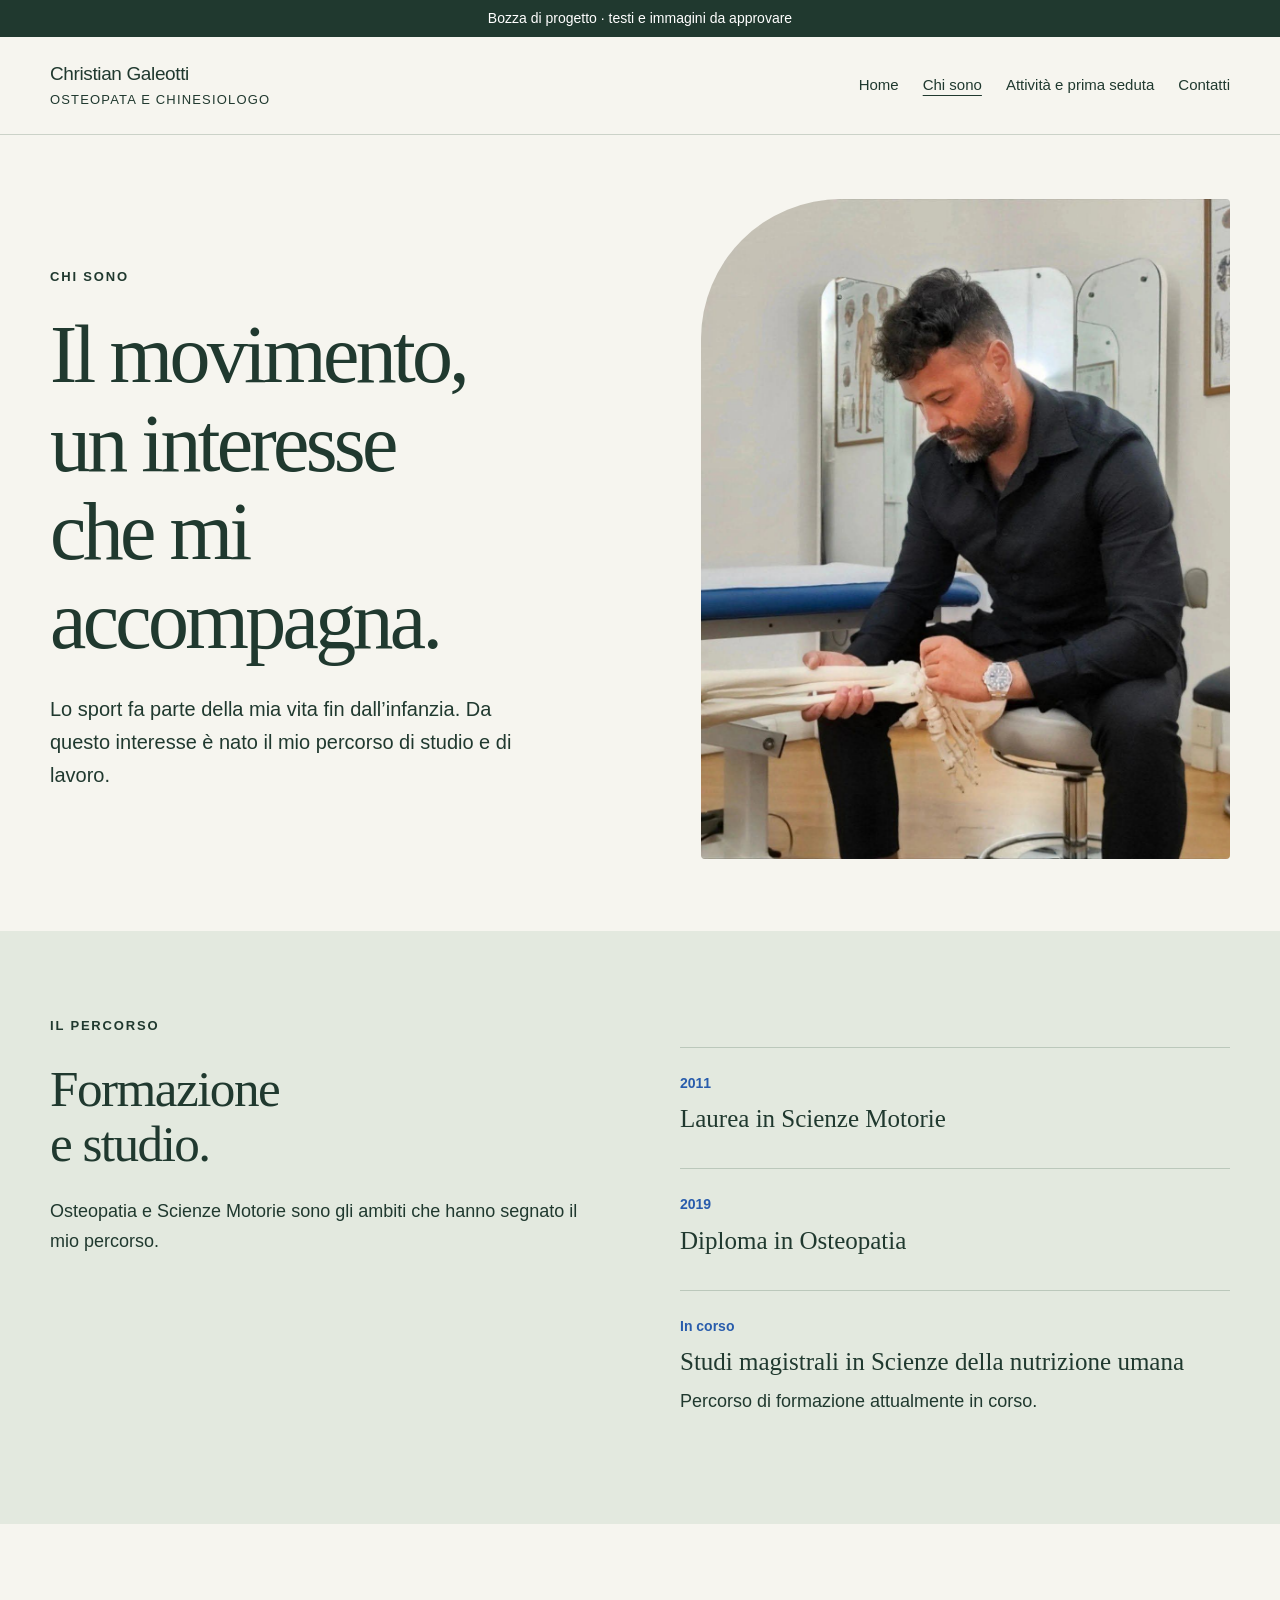
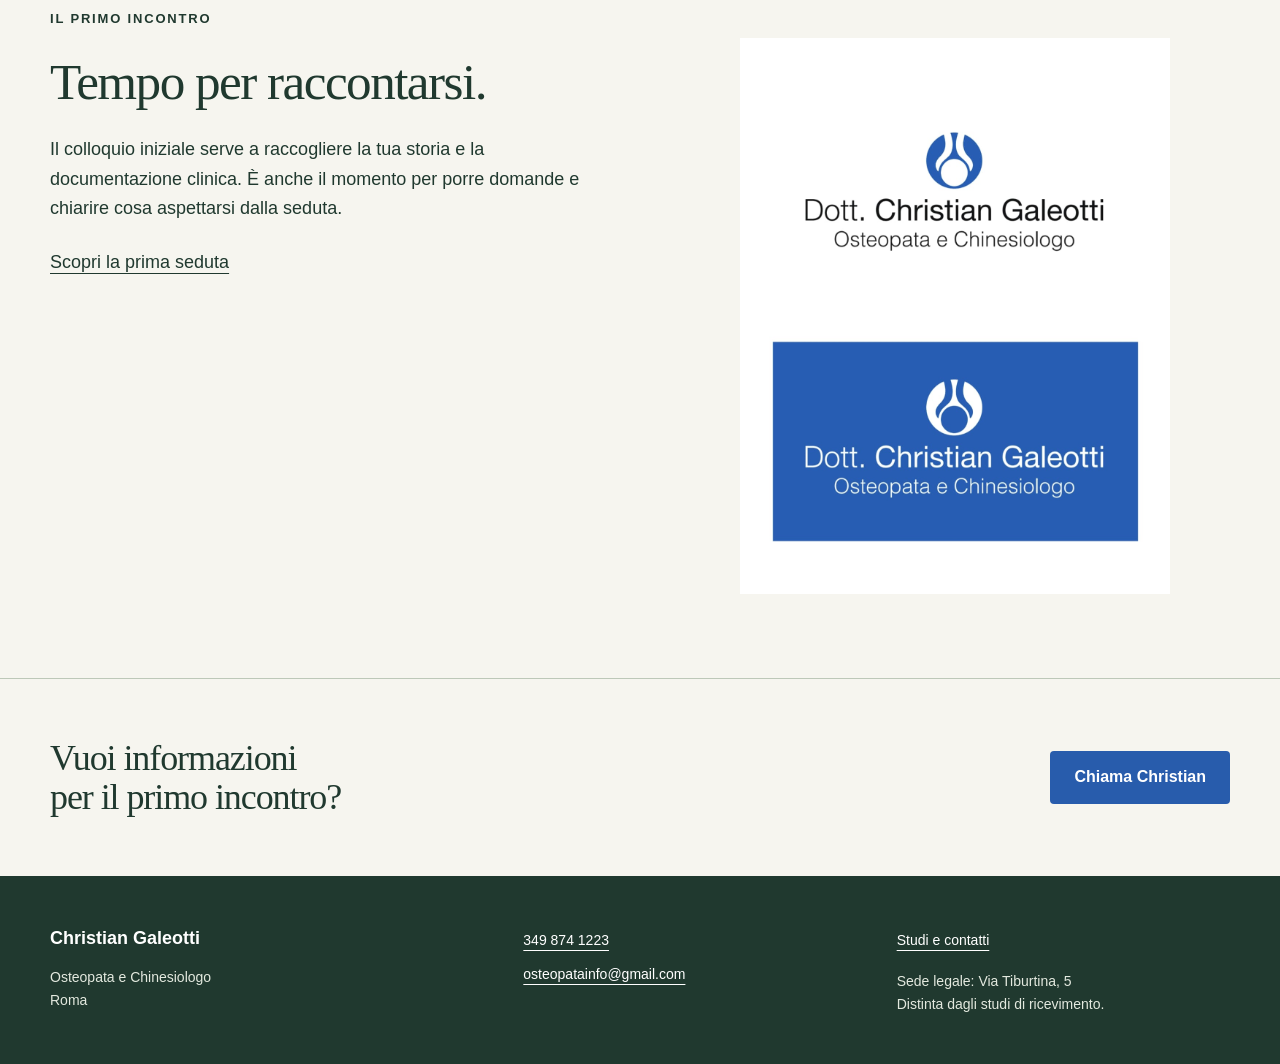
==== chi-sono.html @ 30b922bd "Add files via upload" ====
<!doctype html><html lang="it"><head><meta charset="utf-8"><meta name="viewport" content="width=device-width,initial-scale=1"><meta name="robots" content="noindex,nofollow"><title>Chi sono | Christian Galeotti</title><meta name="description" content="Il percorso di Christian Galeotti tra Scienze Motorie e Osteopatia."><link rel="stylesheet" href="assets/style.css"><link rel="icon" href="assets/favicon.svg" type="image/svg+xml"></head><body><a class="skip" href="#contenuto">Vai al contenuto</a><div class="notice">Bozza di progetto · testi e immagini da approvare</div><header><div class="wrap"><a class="brand" href="index.html">Christian Galeotti<small>OSTEOPATA E CHINESIOLOGO</small></a><nav aria-label="Navigazione principale"><a href="index.html">Home</a><a href="chi-sono.html" aria-current="page">Chi sono</a><a href="prima-seduta.html">Attività e prima seduta</a><a href="contatti.html">Contatti</a></nav></div></header><main id="contenuto"><section class="wrap hero"><div><p class="eyebrow">Chi sono</p><h1>Il movimento,<br>un interesse<br>che mi accompagna.</h1><p class="lead">Lo sport fa parte della mia vita fin dall’infanzia. Da questo interesse è nato il mio percorso di studio e di lavoro.</p></div><img class="portrait" src="assets/christian-studio.jpg" width="1440" height="1440" alt="Christian Galeotti in studio con un modello anatomico"></section><section class="band"><div class="wrap section split"><div><p class="eyebrow">Il percorso</p><h2>Formazione<br>e studio.</h2><p style="margin-top:24px">Osteopatia e Scienze Motorie sono gli ambiti che hanno segnato il mio percorso.</p></div><div class="timeline"><article><p class="year">2011</p><h3>Laurea in Scienze Motorie</h3></article><article><p class="year">2019</p><h3>Diploma in Osteopatia</h3></article><article><p class="year">In corso</p><h3>Studi magistrali in Scienze della nutrizione umana</h3><p>Percorso di formazione attualmente in corso.</p></article></div></div></section><section class="wrap section split"><div><p class="eyebrow">Il primo incontro</p><h2>Tempo per raccontarsi.</h2><p>Il colloquio iniziale serve a raccogliere la tua storia e la documentazione clinica. È anche il momento per porre domande e chiarire cosa aspettarsi dalla seduta.</p><a class="textlink" href="prima-seduta.html">Scopri la prima seduta</a></div><img class="logo-sheet" src="assets/logo-originale.jpg" loading="lazy" alt="Marchio fornito: Dott. Christian Galeotti, Osteopata e Chinesiologo, nelle versioni blu e bianca"></section><section class="closing"><div class="wrap"><h2>Vuoi informazioni<br>per il primo incontro?</h2><a class="button" href="tel:+393498741223">Chiama Christian</a></div></section></main><footer><div class="wrap"><div><strong>Christian Galeotti</strong><p>Osteopata e Chinesiologo<br>Roma</p></div><div><a href="tel:+393498741223">349 874 1223</a><br><a class="email" href="mailto:osteopatainfo@gmail.com">osteopatainfo@gmail.com</a></div><div><a href="contatti.html">Studi e contatti</a><p>Sede legale: Via Tiburtina, 5<br>Distinta dagli studi di ricevimento.</p></div></div></footer></body></html>
---- assets/style.css ----
*{box-sizing:border-box}html{scroll-behavior:smooth}body{margin:0;background:#f6f5ef;color:#20392f;font:18px/1.65 Arial,sans-serif}a{color:inherit;text-underline-offset:5px}a:hover{color:#285cac}a:focus-visible,summary:focus-visible{outline:3px solid #285cac;outline-offset:5px}img{display:block;width:100%;height:auto}h1,h2,h3,p{margin:0}h1,h2,h3{font-family:Georgia,serif;font-weight:400;line-height:1.08}h1{font-size:clamp(42px,6.4vw,84px);letter-spacing:-.045em}h2{font-size:clamp(34px,4vw,52px);letter-spacing:-.03em}h3{font-size:28px}p+p{margin-top:18px}.wrap{max-width:1276px;padding:0 48px;margin:auto}.skip{position:absolute;left:12px;top:-80px;background:white;padding:12px;z-index:4}.skip:focus{top:8px}.notice{background:#20392f;color:#fff;text-align:center;font-size:14px;padding:7px 20px}header{border-bottom:1px solid #cbd2c8}header .wrap{display:flex;align-items:center;justify-content:space-between;gap:28px;padding-top:25px;padding-bottom:25px}.brand{text-decoration:none;font-size:19px;line-height:1.3;letter-spacing:-.02em}.brand small{display:block;font-size:13px;letter-spacing:.09em;margin-top:5px}nav{display:flex;align-items:center;gap:24px;font-size:15px}nav a{text-decoration:none;padding:8px 0}nav a[aria-current]{text-decoration:underline}.button{display:inline-flex;justify-content:center;align-items:center;min-height:48px;padding:13px 24px;border-radius:4px;background:#285cac;color:#fff;text-decoration:none;font-size:16px;font-weight:600}.button:hover{background:#1f498a;color:white}.eyebrow{text-transform:uppercase;letter-spacing:.14em;font-size:13px;font-weight:600;margin-bottom:24px}.hero{display:grid;grid-template-columns:1.1fr 1fr;gap:70px;align-items:center;padding-top:64px;padding-bottom:72px}.hero p.lead{font-size:20px;max-width:490px;margin-top:28px}.actions{display:flex;align-items:center;gap:24px;flex-wrap:wrap;margin-top:30px}.actions>a:not(.button){font-size:16px}.portrait{aspect-ratio:4/5;object-fit:cover;object-position:50% 45%;border-radius:140px 4px 4px 4px}.caption{font-size:13px;margin-top:12px}.band{background:#e3e9df}.section{padding-top:84px;padding-bottom:84px}.split{display:grid;grid-template-columns:1fr 1fr;gap:80px;align-items:start}.split p{max-width:560px}.split h2{margin-bottom:26px}.studio{aspect-ratio:4/3;object-fit:cover;border-radius:4px}.section-intro{display:flex;justify-content:space-between;align-items:end;gap:30px;margin-bottom:36px}.cards{display:grid;grid-template-columns:1fr 1fr;gap:24px}.card{padding:32px;border:1px solid #b5c2b3;border-radius:4px}.card h3{margin:12px 0 18px}.card .eyebrow{margin:0}.textlink{display:inline-block;margin-top:24px}.google{background:#20392f;color:#fff}.google a:hover{color:#dce7f9}.page-head{max-width:850px;padding-top:70px;padding-bottom:55px}.page-head p{margin-top:26px;max-width:700px}.timeline{margin-top:32px}.timeline article{padding:24px 0;border-top:1px solid #bbc8bb}.timeline h3{font-size:25px;margin-bottom:12px}.year{color:#285cac;font-size:14px;font-weight:bold;margin-bottom:10px}.logo-sheet{max-width:430px;margin:30px auto 0}.steps{counter-reset:step}.step{padding:28px 0;border-top:1px solid #b5c2b3}.step h3{margin-bottom:14px}.step h3:before{counter-increment:step;content:'0' counter(step) ' / ';font:14px Arial,sans-serif;color:#285cac}details{border-bottom:1px solid #b5c2b3;padding:20px 0}summary{cursor:pointer;font-weight:600;min-height:32px}details p{margin-top:16px}.contact-big{font-family:Georgia,serif;font-size:clamp(30px,5vw,60px);letter-spacing:-.025em;overflow-wrap:anywhere}.email{overflow-wrap:anywhere}.closing{border-top:1px solid #bdc8b8;padding:60px 0}.closing .wrap{display:flex;justify-content:space-between;align-items:center;gap:30px}.closing h2{font-size:36px}footer{background:#20392f;color:white;padding:48px 0;font-size:14px}footer .wrap{display:grid;grid-template-columns:1.3fr 1fr 1fr;gap:40px}footer a{display:inline-block;padding:5px 0}footer strong{font-size:18px}footer p{margin-top:12px;color:#e3e9df}@media(max-width:900px){nav{gap:14px}header .wrap{align-items:start;flex-wrap:wrap}.hero{gap:35px}.split{gap:35px}}@media(max-width:760px){.wrap{padding-left:24px;padding-right:24px}header .wrap{gap:18px;padding-top:20px;padding-bottom:20px}nav{gap:8px 20px;flex-wrap:wrap;font-size:14px}nav .button{padding:9px 16px}.hero{grid-template-columns:1fr;padding-top:40px;padding-bottom:44px;gap:36px}.portrait{max-height:540px;border-top-left-radius:100px}.hero p.lead{font-size:18px}.split,.cards{grid-template-columns:1fr;gap:32px}.section{padding-top:52px;padding-bottom:52px}.section-intro{display:block}.section-intro a{display:inline-block;margin-top:18px}.page-head{padding-top:45px;padding-bottom:40px}.closing .wrap{display:block}.closing .button{margin-top:24px}footer .wrap{grid-template-columns:1fr;gap:24px}}@media(prefers-reduced-motion:reduce){html{scroll-behavior:auto}}
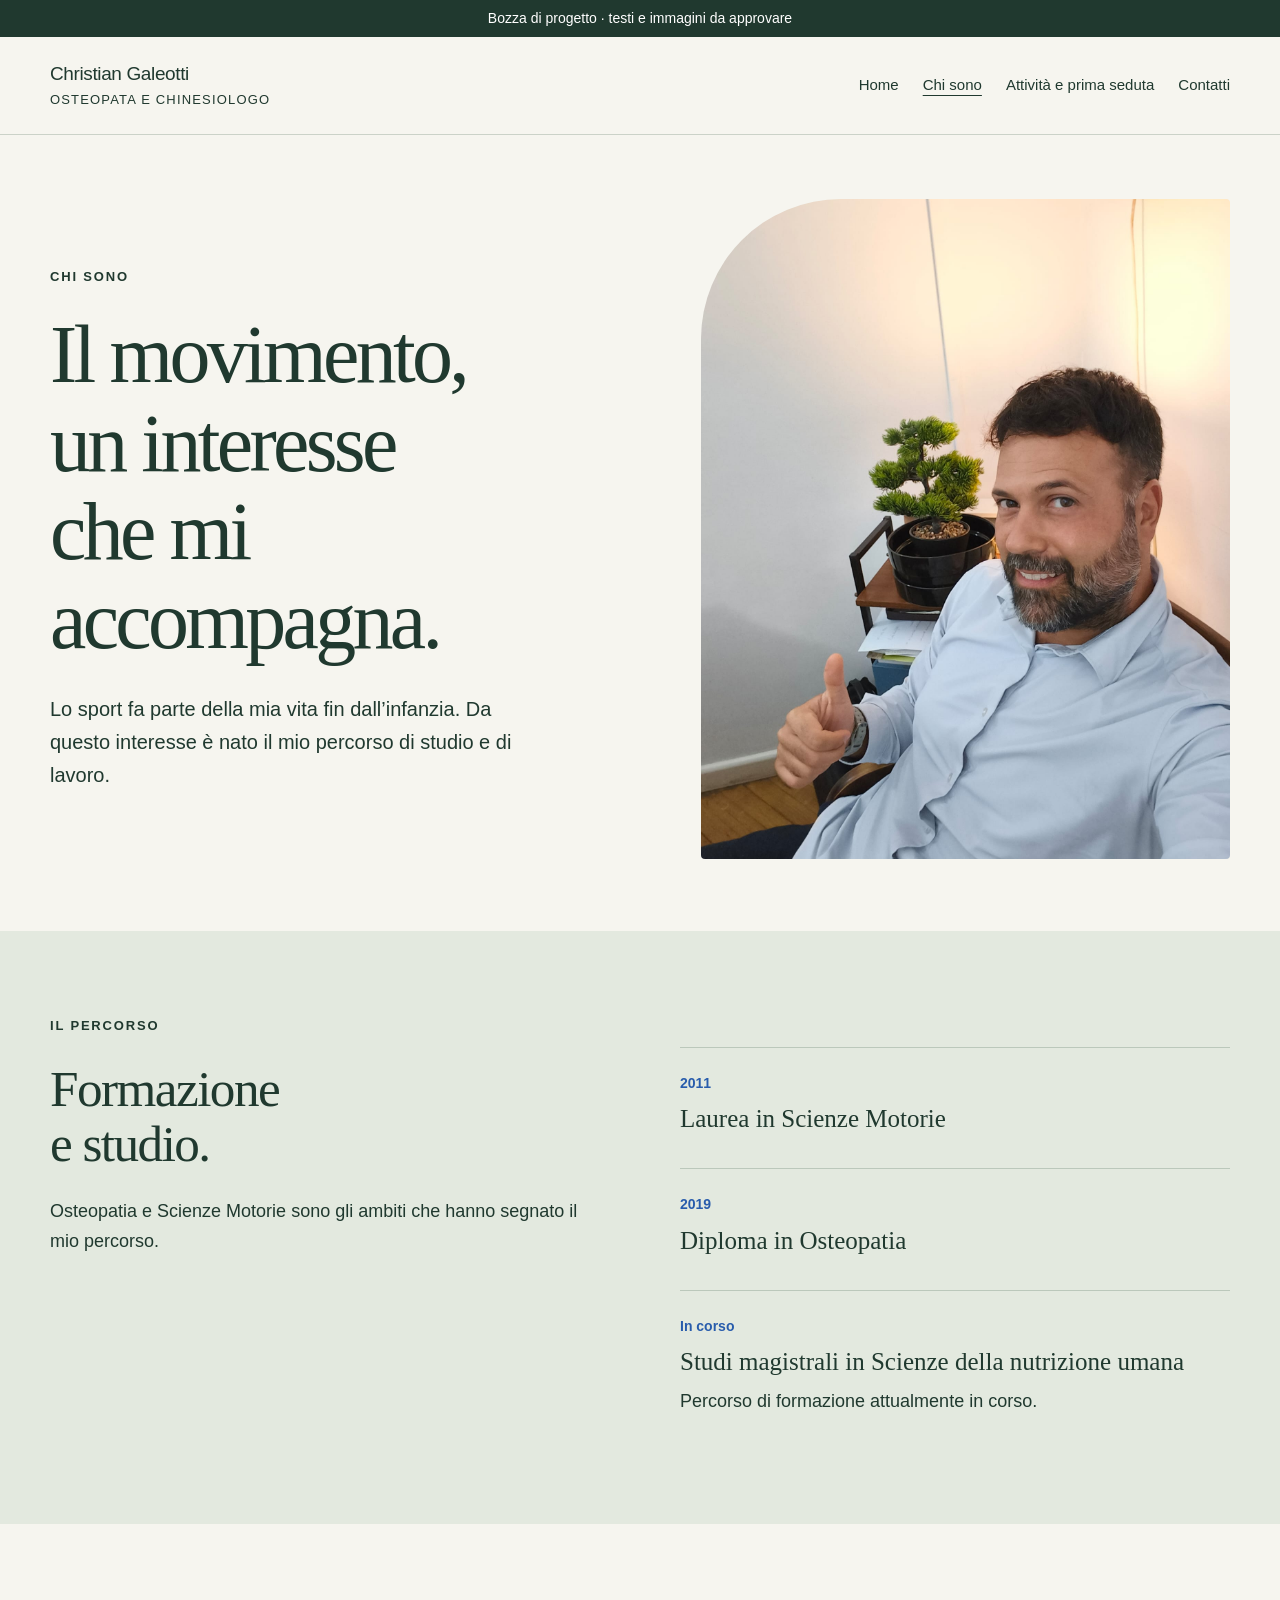
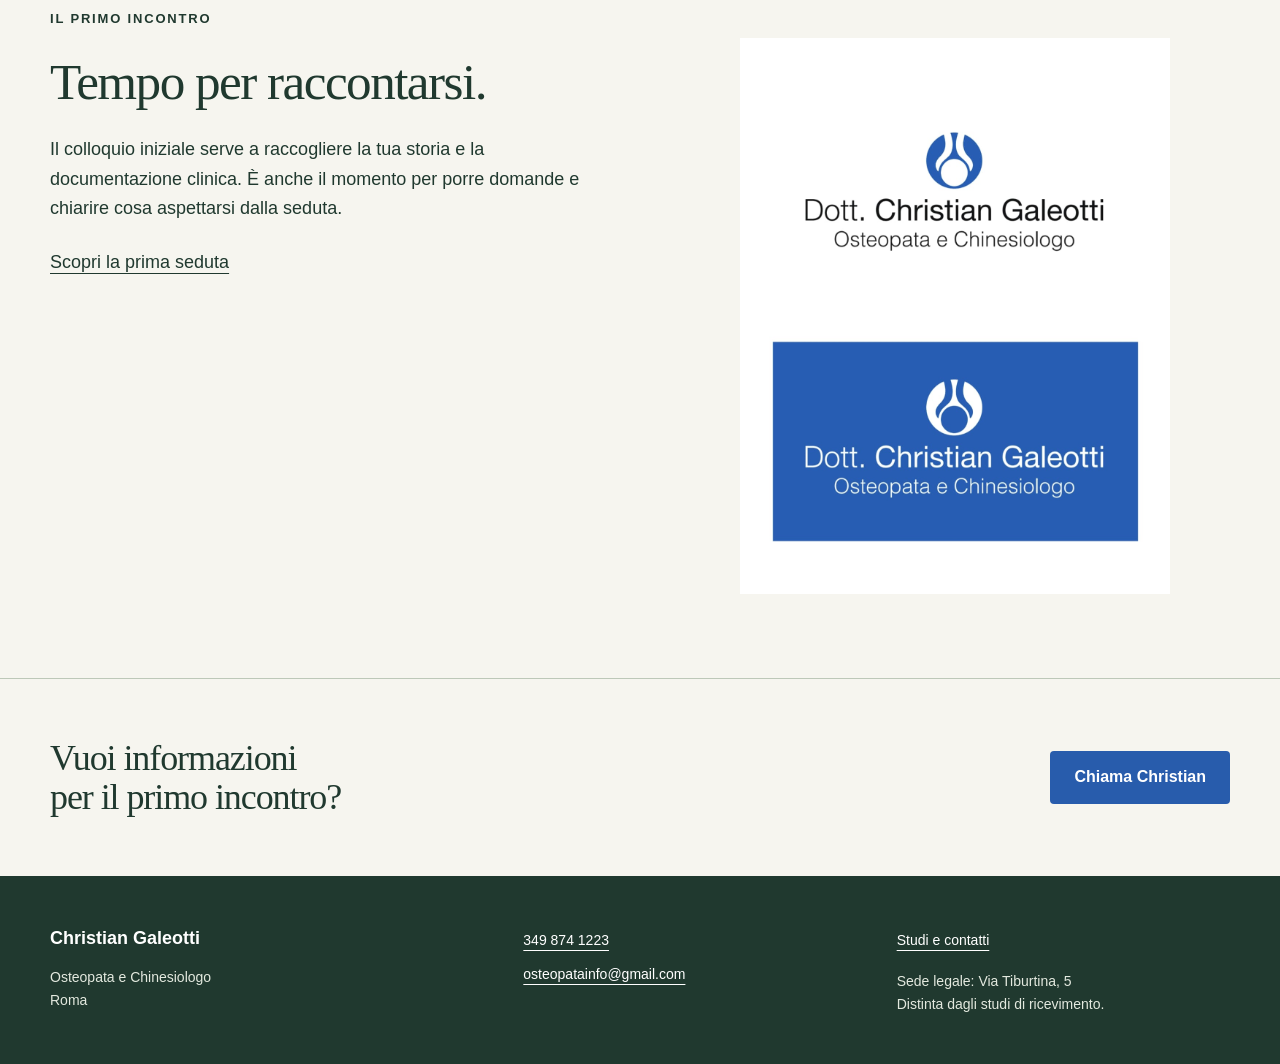
==== commit 00613721: "Aggiorna sito con selfie e recensioni Google" ====
--- a/chi-sono.html
+++ b/chi-sono.html
@@ -1 +1 @@
-<!doctype html><html lang="it"><head><meta charset="utf-8"><meta name="viewport" content="width=device-width,initial-scale=1"><meta name="robots" content="noindex,nofollow"><title>Chi sono | Christian Galeotti</title><meta name="description" content="Il percorso di Christian Galeotti tra Scienze Motorie e Osteopatia."><link rel="stylesheet" href="assets/style.css"><link rel="icon" href="assets/favicon.svg" type="image/svg+xml"></head><body><a class="skip" href="#contenuto">Vai al contenuto</a><div class="notice">Bozza di progetto · testi e immagini da approvare</div><header><div class="wrap"><a class="brand" href="index.html">Christian Galeotti<small>OSTEOPATA E CHINESIOLOGO</small></a><nav aria-label="Navigazione principale"><a href="index.html">Home</a><a href="chi-sono.html" aria-current="page">Chi sono</a><a href="prima-seduta.html">Attività e prima seduta</a><a href="contatti.html">Contatti</a></nav></div></header><main id="contenuto"><section class="wrap hero"><div><p class="eyebrow">Chi sono</p><h1>Il movimento,<br>un interesse<br>che mi accompagna.</h1><p class="lead">Lo sport fa parte della mia vita fin dall’infanzia. Da questo interesse è nato il mio percorso di studio e di lavoro.</p></div><img class="portrait" src="assets/christian-studio.jpg" width="1440" height="1440" alt="Christian Galeotti in studio con un modello anatomico"></section><section class="band"><div class="wrap section split"><div><p class="eyebrow">Il percorso</p><h2>Formazione<br>e studio.</h2><p style="margin-top:24px">Osteopatia e Scienze Motorie sono gli ambiti che hanno segnato il mio percorso.</p></div><div class="timeline"><article><p class="year">2011</p><h3>Laurea in Scienze Motorie</h3></article><article><p class="year">2019</p><h3>Diploma in Osteopatia</h3></article><article><p class="year">In corso</p><h3>Studi magistrali in Scienze della nutrizione umana</h3><p>Percorso di formazione attualmente in corso.</p></article></div></div></section><section class="wrap section split"><div><p class="eyebrow">Il primo incontro</p><h2>Tempo per raccontarsi.</h2><p>Il colloquio iniziale serve a raccogliere la tua storia e la documentazione clinica. È anche il momento per porre domande e chiarire cosa aspettarsi dalla seduta.</p><a class="textlink" href="prima-seduta.html">Scopri la prima seduta</a></div><img class="logo-sheet" src="assets/logo-originale.jpg" loading="lazy" alt="Marchio fornito: Dott. Christian Galeotti, Osteopata e Chinesiologo, nelle versioni blu e bianca"></section><section class="closing"><div class="wrap"><h2>Vuoi informazioni<br>per il primo incontro?</h2><a class="button" href="tel:+393498741223">Chiama Christian</a></div></section></main><footer><div class="wrap"><div><strong>Christian Galeotti</strong><p>Osteopata e Chinesiologo<br>Roma</p></div><div><a href="tel:+393498741223">349 874 1223</a><br><a class="email" href="mailto:osteopatainfo@gmail.com">osteopatainfo@gmail.com</a></div><div><a href="contatti.html">Studi e contatti</a><p>Sede legale: Via Tiburtina, 5<br>Distinta dagli studi di ricevimento.</p></div></div></footer></body></html>+<!doctype html><html lang="it"><head><meta charset="utf-8"><meta name="viewport" content="width=device-width,initial-scale=1"><meta name="robots" content="noindex,nofollow"><title>Chi sono | Christian Galeotti</title><meta name="description" content="Il percorso di Christian Galeotti tra Scienze Motorie e Osteopatia."><link rel="stylesheet" href="assets/style.css"><link rel="icon" href="assets/favicon.svg" type="image/svg+xml"></head><body><a class="skip" href="#contenuto">Vai al contenuto</a><div class="notice">Bozza di progetto · testi e immagini da approvare</div><header><div class="wrap"><a class="brand" href="index.html">Christian Galeotti<small>OSTEOPATA E CHINESIOLOGO</small></a><nav aria-label="Navigazione principale"><a href="index.html">Home</a><a href="chi-sono.html" aria-current="page">Chi sono</a><a href="prima-seduta.html">Attività e prima seduta</a><a href="contatti.html">Contatti</a></nav></div></header><main id="contenuto"><section class="wrap hero"><div><p class="eyebrow">Chi sono</p><h1>Il movimento,<br>un interesse<br>che mi accompagna.</h1><p class="lead">Lo sport fa parte della mia vita fin dall’infanzia. Da questo interesse è nato il mio percorso di studio e di lavoro.</p></div><img class="portrait" src="assets/ritratto-informale.jpg" width="1536" height="2048" alt="Christian Galeotti sorridente, in un ritratto informale"></section><section class="band"><div class="wrap section split"><div><p class="eyebrow">Il percorso</p><h2>Formazione<br>e studio.</h2><p style="margin-top:24px">Osteopatia e Scienze Motorie sono gli ambiti che hanno segnato il mio percorso.</p></div><div class="timeline"><article><p class="year">2011</p><h3>Laurea in Scienze Motorie</h3></article><article><p class="year">2019</p><h3>Diploma in Osteopatia</h3></article><article><p class="year">In corso</p><h3>Studi magistrali in Scienze della nutrizione umana</h3><p>Percorso di formazione attualmente in corso.</p></article></div></div></section><section class="wrap section split"><div><p class="eyebrow">Il primo incontro</p><h2>Tempo per raccontarsi.</h2><p>Il colloquio iniziale serve a raccogliere la tua storia e la documentazione clinica. È anche il momento per porre domande e chiarire cosa aspettarsi dalla seduta.</p><a class="textlink" href="prima-seduta.html">Scopri la prima seduta</a></div><img class="logo-sheet" src="assets/logo-originale.jpg" loading="lazy" alt="Marchio fornito: Dott. Christian Galeotti, Osteopata e Chinesiologo, nelle versioni blu e bianca"></section><section class="closing"><div class="wrap"><h2>Vuoi informazioni<br>per il primo incontro?</h2><a class="button" href="tel:+393498741223">Chiama Christian</a></div></section></main><footer><div class="wrap"><div><strong>Christian Galeotti</strong><p>Osteopata e Chinesiologo<br>Roma</p></div><div><a href="tel:+393498741223">349 874 1223</a><br><a class="email" href="mailto:osteopatainfo@gmail.com">osteopatainfo@gmail.com</a></div><div><a href="contatti.html">Studi e contatti</a><p>Sede legale: Via Tiburtina, 5<br>Distinta dagli studi di ricevimento.</p></div></div></footer></body></html>
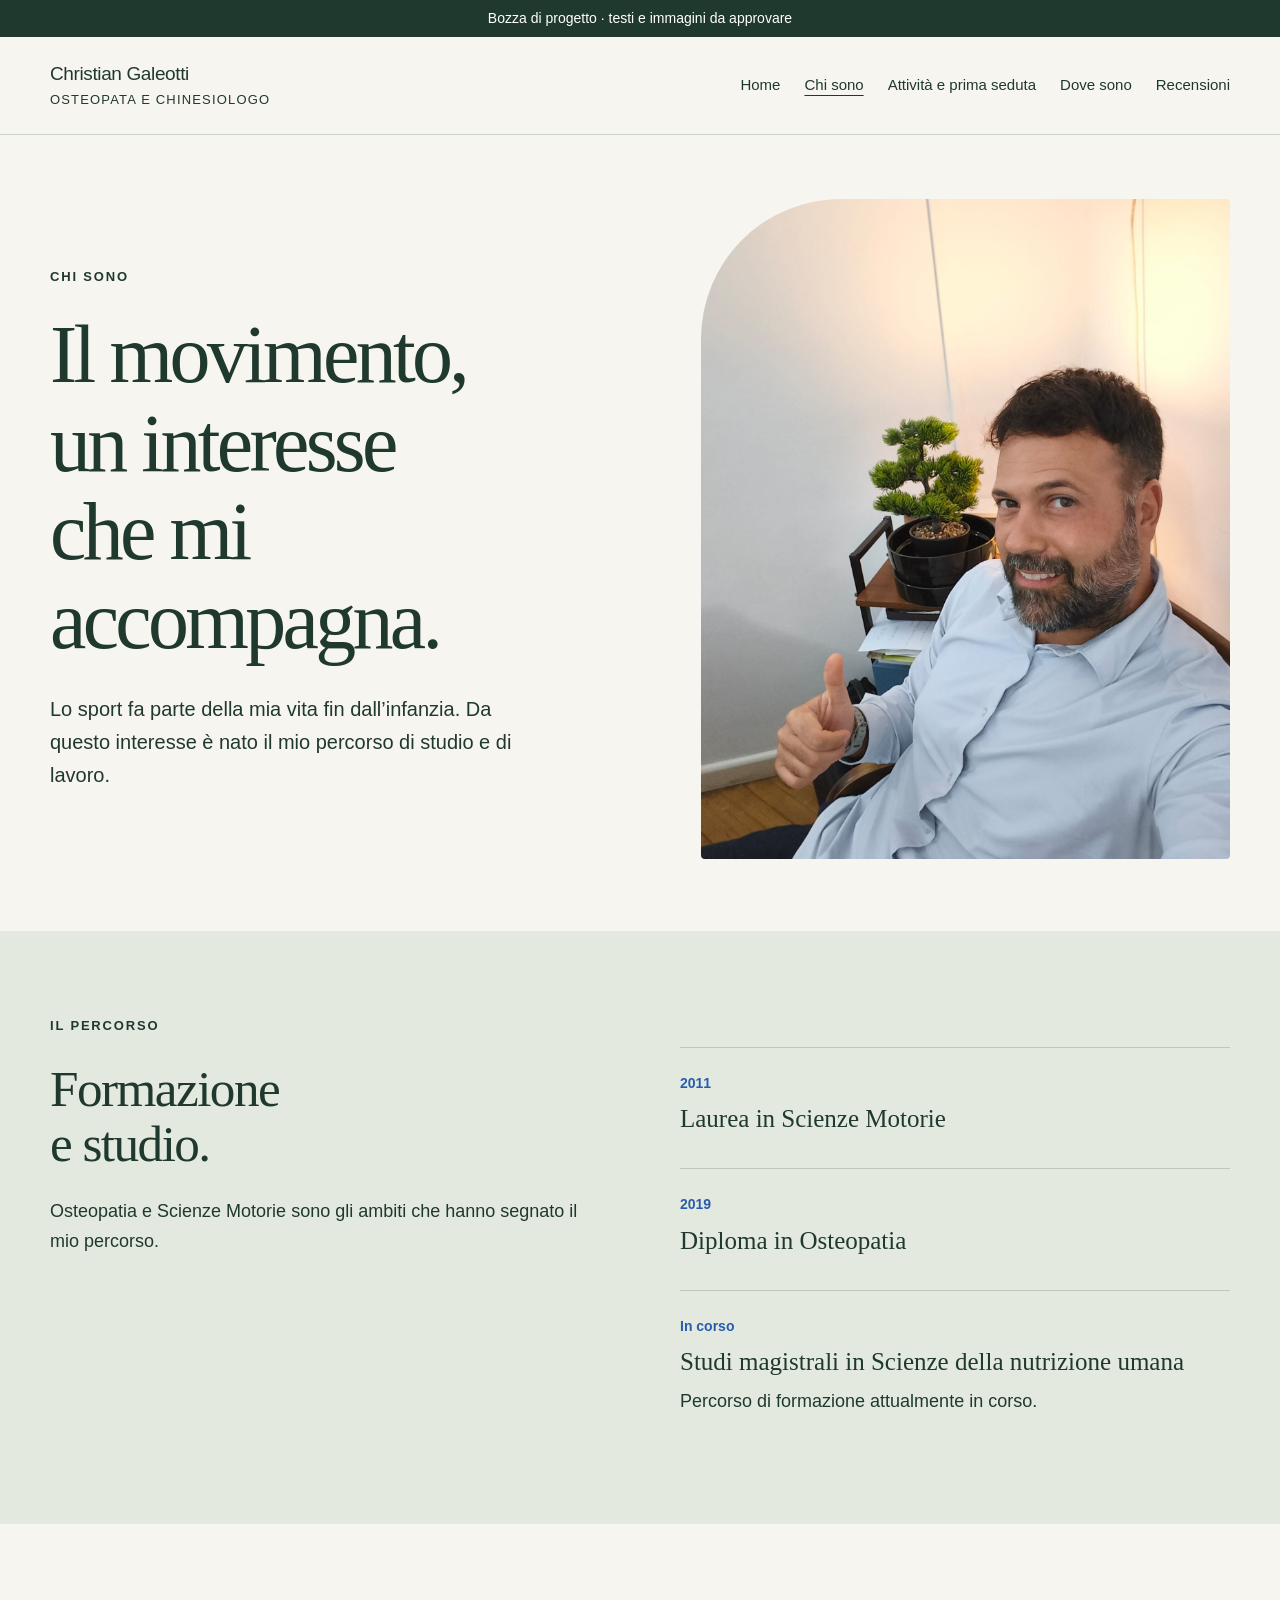
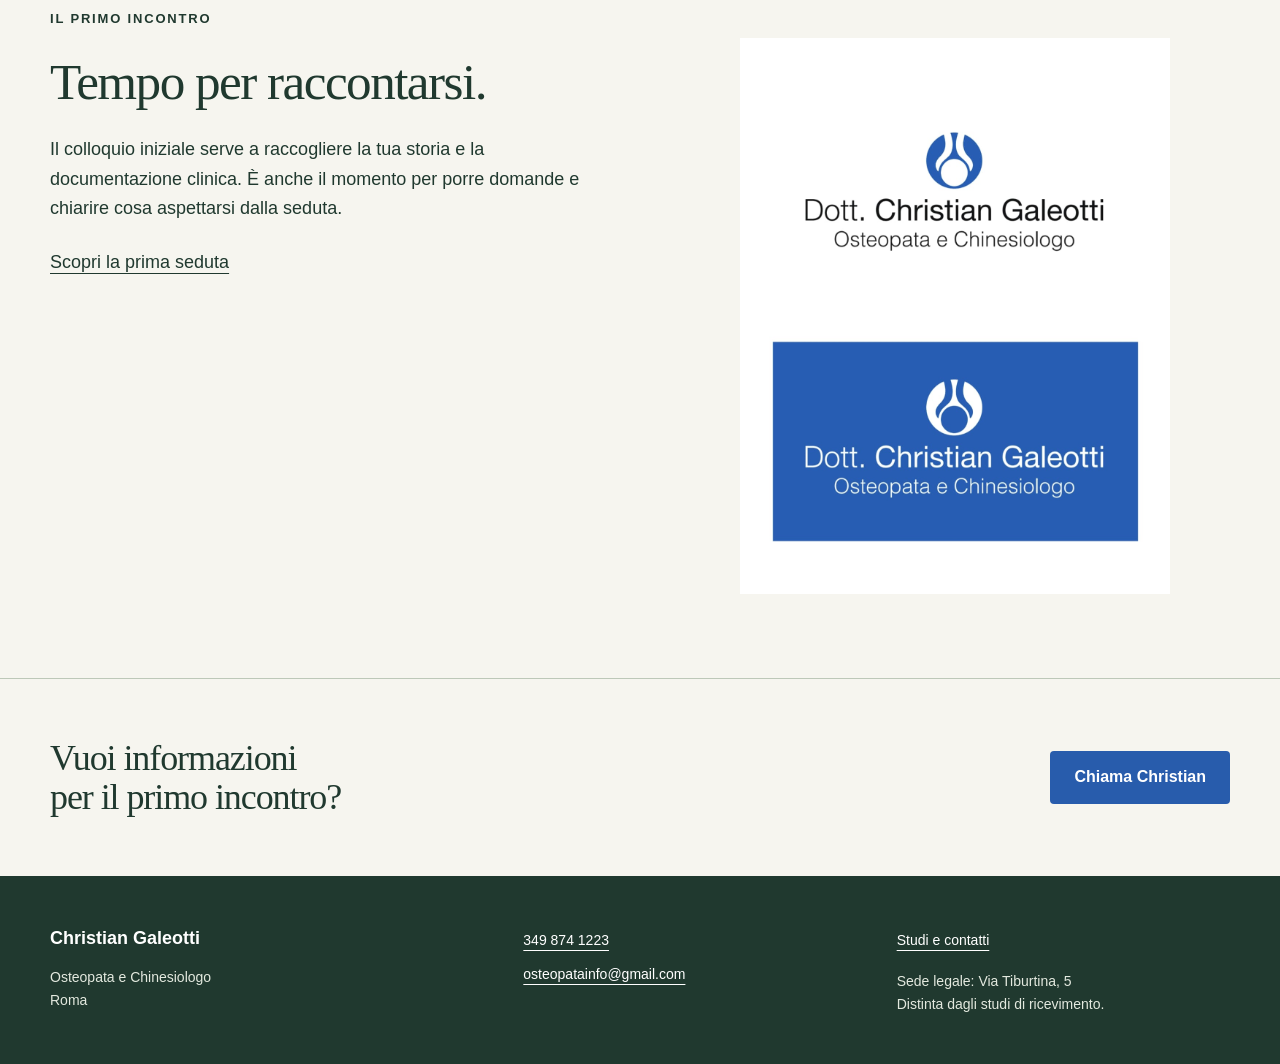
==== commit 973f14af: "Aggiunge mappa dei due studi, nuove foto e pagina recensioni" ====
--- a/chi-sono.html
+++ b/chi-sono.html
@@ -1 +1 @@
-<!doctype html><html lang="it"><head><meta charset="utf-8"><meta name="viewport" content="width=device-width,initial-scale=1"><meta name="robots" content="noindex,nofollow"><title>Chi sono | Christian Galeotti</title><meta name="description" content="Il percorso di Christian Galeotti tra Scienze Motorie e Osteopatia."><link rel="stylesheet" href="assets/style.css"><link rel="icon" href="assets/favicon.svg" type="image/svg+xml"></head><body><a class="skip" href="#contenuto">Vai al contenuto</a><div class="notice">Bozza di progetto · testi e immagini da approvare</div><header><div class="wrap"><a class="brand" href="index.html">Christian Galeotti<small>OSTEOPATA E CHINESIOLOGO</small></a><nav aria-label="Navigazione principale"><a href="index.html">Home</a><a href="chi-sono.html" aria-current="page">Chi sono</a><a href="prima-seduta.html">Attività e prima seduta</a><a href="contatti.html">Contatti</a></nav></div></header><main id="contenuto"><section class="wrap hero"><div><p class="eyebrow">Chi sono</p><h1>Il movimento,<br>un interesse<br>che mi accompagna.</h1><p class="lead">Lo sport fa parte della mia vita fin dall’infanzia. Da questo interesse è nato il mio percorso di studio e di lavoro.</p></div><img class="portrait" src="assets/ritratto-informale.jpg" width="1536" height="2048" alt="Christian Galeotti sorridente, in un ritratto informale"></section><section class="band"><div class="wrap section split"><div><p class="eyebrow">Il percorso</p><h2>Formazione<br>e studio.</h2><p style="margin-top:24px">Osteopatia e Scienze Motorie sono gli ambiti che hanno segnato il mio percorso.</p></div><div class="timeline"><article><p class="year">2011</p><h3>Laurea in Scienze Motorie</h3></article><article><p class="year">2019</p><h3>Diploma in Osteopatia</h3></article><article><p class="year">In corso</p><h3>Studi magistrali in Scienze della nutrizione umana</h3><p>Percorso di formazione attualmente in corso.</p></article></div></div></section><section class="wrap section split"><div><p class="eyebrow">Il primo incontro</p><h2>Tempo per raccontarsi.</h2><p>Il colloquio iniziale serve a raccogliere la tua storia e la documentazione clinica. È anche il momento per porre domande e chiarire cosa aspettarsi dalla seduta.</p><a class="textlink" href="prima-seduta.html">Scopri la prima seduta</a></div><img class="logo-sheet" src="assets/logo-originale.jpg" loading="lazy" alt="Marchio fornito: Dott. Christian Galeotti, Osteopata e Chinesiologo, nelle versioni blu e bianca"></section><section class="closing"><div class="wrap"><h2>Vuoi informazioni<br>per il primo incontro?</h2><a class="button" href="tel:+393498741223">Chiama Christian</a></div></section></main><footer><div class="wrap"><div><strong>Christian Galeotti</strong><p>Osteopata e Chinesiologo<br>Roma</p></div><div><a href="tel:+393498741223">349 874 1223</a><br><a class="email" href="mailto:osteopatainfo@gmail.com">osteopatainfo@gmail.com</a></div><div><a href="contatti.html">Studi e contatti</a><p>Sede legale: Via Tiburtina, 5<br>Distinta dagli studi di ricevimento.</p></div></div></footer></body></html>+<!doctype html><html lang="it"><head><meta charset="utf-8"><meta name="viewport" content="width=device-width,initial-scale=1"><meta name="robots" content="noindex,nofollow"><title>Chi sono | Christian Galeotti</title><meta name="description" content="Il percorso di Christian Galeotti tra Scienze Motorie e Osteopatia."><link rel="stylesheet" href="assets/style.css"><link rel="icon" href="assets/favicon.svg" type="image/svg+xml"><link rel="stylesheet" href="assets/updates.css"></head><body><a class="skip" href="#contenuto">Vai al contenuto</a><div class="notice">Bozza di progetto · testi e immagini da approvare</div><header><div class="wrap"><a class="brand" href="index.html">Christian Galeotti<small>OSTEOPATA E CHINESIOLOGO</small></a><nav aria-label="Navigazione principale"><a href="index.html">Home</a><a href="chi-sono.html" aria-current="page">Chi sono</a><a href="prima-seduta.html">Attività e prima seduta</a><a href="contatti.html">Dove sono</a><a href="recensioni.html">Recensioni</a></nav></div></header><main id="contenuto"><section class="wrap hero"><div><p class="eyebrow">Chi sono</p><h1>Il movimento,<br>un interesse<br>che mi accompagna.</h1><p class="lead">Lo sport fa parte della mia vita fin dall’infanzia. Da questo interesse è nato il mio percorso di studio e di lavoro.</p></div><img class="portrait" src="assets/ritratto-informale.jpg" width="1536" height="2048" alt="Christian Galeotti sorridente, in un ritratto informale"></section><section class="band"><div class="wrap section split"><div><p class="eyebrow">Il percorso</p><h2>Formazione<br>e studio.</h2><p style="margin-top:24px">Osteopatia e Scienze Motorie sono gli ambiti che hanno segnato il mio percorso.</p></div><div class="timeline"><article><p class="year">2011</p><h3>Laurea in Scienze Motorie</h3></article><article><p class="year">2019</p><h3>Diploma in Osteopatia</h3></article><article><p class="year">In corso</p><h3>Studi magistrali in Scienze della nutrizione umana</h3><p>Percorso di formazione attualmente in corso.</p></article></div></div></section><section class="wrap section split"><div><p class="eyebrow">Il primo incontro</p><h2>Tempo per raccontarsi.</h2><p>Il colloquio iniziale serve a raccogliere la tua storia e la documentazione clinica. È anche il momento per porre domande e chiarire cosa aspettarsi dalla seduta.</p><a class="textlink" href="prima-seduta.html">Scopri la prima seduta</a></div><img class="logo-sheet" src="assets/logo-originale.jpg" loading="lazy" alt="Marchio fornito: Dott. Christian Galeotti, Osteopata e Chinesiologo, nelle versioni blu e bianca"></section><section class="closing"><div class="wrap"><h2>Vuoi informazioni<br>per il primo incontro?</h2><a class="button" href="tel:+393498741223">Chiama Christian</a></div></section></main><footer><div class="wrap"><div><strong>Christian Galeotti</strong><p>Osteopata e Chinesiologo<br>Roma</p></div><div><a href="tel:+393498741223">349 874 1223</a><br><a class="email" href="mailto:osteopatainfo@gmail.com">osteopatainfo@gmail.com</a></div><div><a href="contatti.html">Studi e contatti</a><p>Sede legale: Via Tiburtina, 5<br>Distinta dagli studi di ricevimento.</p></div></div></footer></body></html>
--- a/assets/updates.css
+++ b/assets/updates.css
@@ -0,0 +1,4 @@
+/* Foto, recensioni e mappa degli studi */
+.studio-figure-inner{margin:0}.studio-figure-inner figcaption{font-size:13px;margin-top:12px}.studio-vertical{aspect-ratio:3/4;object-position:center;border-top-right-radius:100px}.conversation-photo{margin-top:24px;aspect-ratio:16/9;object-fit:cover;object-position:center 80%;border-radius:4px}.review-overview{display:flex;align-items:center;justify-content:space-between;gap:32px;padding-top:34px;padding-bottom:34px}.rating-number{font:76px/1 Georgia,serif;letter-spacing:-.06em;margin-right:22px}.review-overview p{font-size:13px;margin-top:16px}.review-stars{color:#285cac;letter-spacing:3px}.testimonials-grid{display:grid;grid-template-columns:repeat(3,minmax(0,1fr));gap:24px}.review-explainer{margin-bottom:32px;font-size:16px;max-width:680px}.testimonials-grid .review-card{margin:0;border:1px solid #bdc8b8;padding:30px;display:flex;flex-direction:column;min-width:0}.review-theme{font-size:11px;text-transform:uppercase;letter-spacing:.08em;margin:24px 0 16px;color:#54635b}.review-card blockquote{font:28px/1.3 Georgia,serif;margin:0 0 30px;flex:1}.review-card figcaption strong{display:block;font-size:15px}.review-card figcaption span{display:block;font-size:11px;color:#54635b;margin-top:4px}.review-card .text-link{font-size:14px;margin-top:22px;align-self:start;color:#285cac}.review-summary-text{font-size:17px;line-height:1.65;flex:1;margin-bottom:30px}.source-note{font-size:13px;margin-top:24px!important;color:#dbe4d8}.google .button{margin-top:24px}.studios-map{margin:0 0 34px}.studios-map iframe{width:100%;height:480px;border:0;border-radius:6px;background:#e3e9df}.studios-map p{font-size:13px;margin-top:10px}.studios-map[hidden]{display:none}
+@media(max-width:1000px){.testimonials-grid{grid-template-columns:repeat(2,minmax(0,1fr))}.header-inner nav{gap:20px}}
+@media(max-width:760px){.review-overview{align-items:start;flex-direction:column;gap:24px}.testimonials-grid{grid-template-columns:1fr}.rating-number{font-size:64px}.testimonials-grid .review-card{padding:26px}.studios-map iframe{height:380px}.studio-vertical{max-height:520px}.review-card blockquote{font-size:29px}}
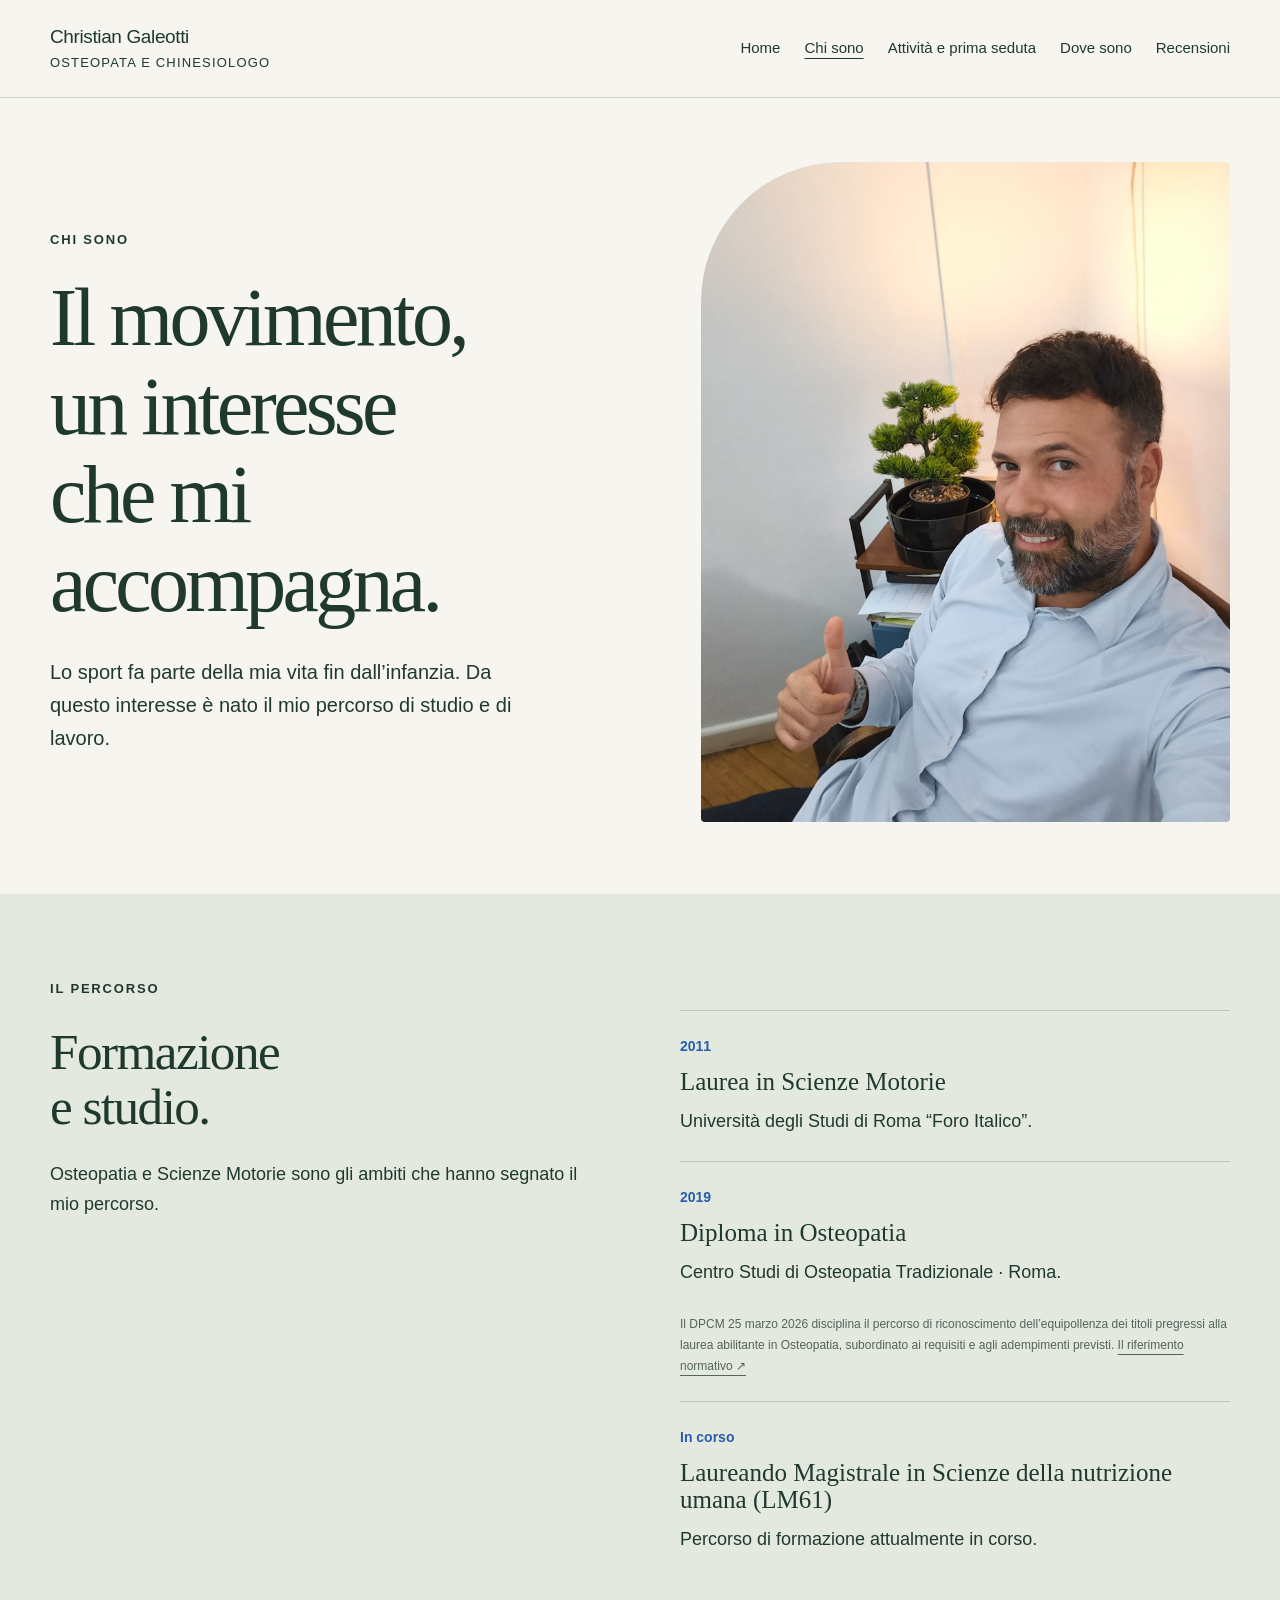
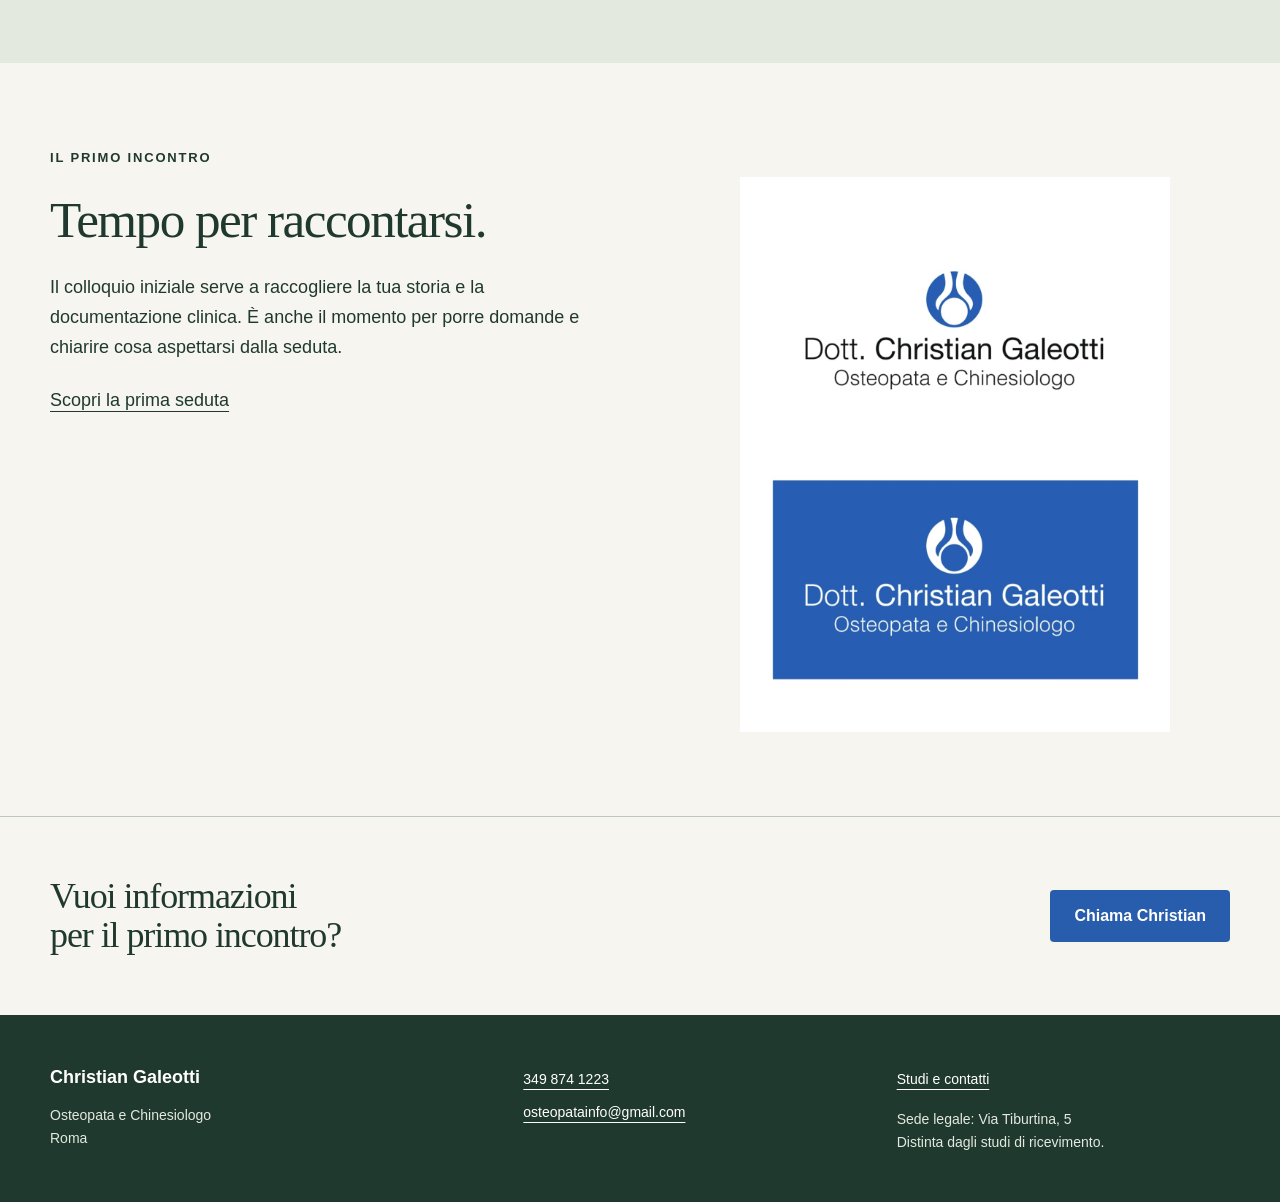
==== commit 4589611f: "Aggiorna formazione, foto e contrasto; semplifica le sedi per la pubblicazione" ====
--- a/chi-sono.html
+++ b/chi-sono.html
@@ -1 +1 @@
-<!doctype html><html lang="it"><head><meta charset="utf-8"><meta name="viewport" content="width=device-width,initial-scale=1"><meta name="robots" content="noindex,nofollow"><title>Chi sono | Christian Galeotti</title><meta name="description" content="Il percorso di Christian Galeotti tra Scienze Motorie e Osteopatia."><link rel="stylesheet" href="assets/style.css"><link rel="icon" href="assets/favicon.svg" type="image/svg+xml"><link rel="stylesheet" href="assets/updates.css"></head><body><a class="skip" href="#contenuto">Vai al contenuto</a><div class="notice">Bozza di progetto · testi e immagini da approvare</div><header><div class="wrap"><a class="brand" href="index.html">Christian Galeotti<small>OSTEOPATA E CHINESIOLOGO</small></a><nav aria-label="Navigazione principale"><a href="index.html">Home</a><a href="chi-sono.html" aria-current="page">Chi sono</a><a href="prima-seduta.html">Attività e prima seduta</a><a href="contatti.html">Dove sono</a><a href="recensioni.html">Recensioni</a></nav></div></header><main id="contenuto"><section class="wrap hero"><div><p class="eyebrow">Chi sono</p><h1>Il movimento,<br>un interesse<br>che mi accompagna.</h1><p class="lead">Lo sport fa parte della mia vita fin dall’infanzia. Da questo interesse è nato il mio percorso di studio e di lavoro.</p></div><img class="portrait" src="assets/ritratto-informale.jpg" width="1536" height="2048" alt="Christian Galeotti sorridente, in un ritratto informale"></section><section class="band"><div class="wrap section split"><div><p class="eyebrow">Il percorso</p><h2>Formazione<br>e studio.</h2><p style="margin-top:24px">Osteopatia e Scienze Motorie sono gli ambiti che hanno segnato il mio percorso.</p></div><div class="timeline"><article><p class="year">2011</p><h3>Laurea in Scienze Motorie</h3></article><article><p class="year">2019</p><h3>Diploma in Osteopatia</h3></article><article><p class="year">In corso</p><h3>Studi magistrali in Scienze della nutrizione umana</h3><p>Percorso di formazione attualmente in corso.</p></article></div></div></section><section class="wrap section split"><div><p class="eyebrow">Il primo incontro</p><h2>Tempo per raccontarsi.</h2><p>Il colloquio iniziale serve a raccogliere la tua storia e la documentazione clinica. È anche il momento per porre domande e chiarire cosa aspettarsi dalla seduta.</p><a class="textlink" href="prima-seduta.html">Scopri la prima seduta</a></div><img class="logo-sheet" src="assets/logo-originale.jpg" loading="lazy" alt="Marchio fornito: Dott. Christian Galeotti, Osteopata e Chinesiologo, nelle versioni blu e bianca"></section><section class="closing"><div class="wrap"><h2>Vuoi informazioni<br>per il primo incontro?</h2><a class="button" href="tel:+393498741223">Chiama Christian</a></div></section></main><footer><div class="wrap"><div><strong>Christian Galeotti</strong><p>Osteopata e Chinesiologo<br>Roma</p></div><div><a href="tel:+393498741223">349 874 1223</a><br><a class="email" href="mailto:osteopatainfo@gmail.com">osteopatainfo@gmail.com</a></div><div><a href="contatti.html">Studi e contatti</a><p>Sede legale: Via Tiburtina, 5<br>Distinta dagli studi di ricevimento.</p></div></div></footer></body></html>+<!doctype html><html lang="it"><head><meta charset="utf-8"><meta name="viewport" content="width=device-width,initial-scale=1"><meta name="robots" content="index,follow"><title>Chi sono | Christian Galeotti</title><meta name="description" content="Il percorso di Christian Galeotti tra Scienze Motorie e Osteopatia."><link rel="stylesheet" href="assets/style.css"><link rel="icon" href="assets/favicon.svg" type="image/svg+xml"><link rel="stylesheet" href="assets/updates.css"><link rel="canonical" href="https://romaosteopata.com/chi-sono.html"></head><body><a class="skip" href="#contenuto">Vai al contenuto</a><header><div class="wrap"><a class="brand" href="index.html">Christian Galeotti<small>OSTEOPATA E CHINESIOLOGO</small></a><nav aria-label="Navigazione principale"><a href="index.html">Home</a><a href="chi-sono.html" aria-current="page">Chi sono</a><a href="prima-seduta.html">Attività e prima seduta</a><a href="contatti.html">Dove sono</a><a href="recensioni.html">Recensioni</a></nav></div></header><main id="contenuto"><section class="wrap hero"><div><p class="eyebrow">Chi sono</p><h1>Il movimento,<br>un interesse<br>che mi accompagna.</h1><p class="lead">Lo sport fa parte della mia vita fin dall’infanzia. Da questo interesse è nato il mio percorso di studio e di lavoro.</p></div><img class="portrait" src="assets/ritratto-informale.jpg" width="1536" height="2048" alt="Christian Galeotti sorridente, in un ritratto informale"></section><section class="band"><div class="wrap section split"><div><p class="eyebrow">Il percorso</p><h2>Formazione<br>e studio.</h2><p style="margin-top:24px">Osteopatia e Scienze Motorie sono gli ambiti che hanno segnato il mio percorso.</p></div><div class="timeline"><article><p class="year">2011</p><h3>Laurea in Scienze Motorie</h3><p>Università degli Studi di Roma “Foro Italico”.</p></article><article><p class="year">2019</p><h3>Diploma in Osteopatia</h3><p>Centro Studi di Osteopatia Tradizionale · Roma.</p><p class="qualification-note">Il DPCM 25 marzo 2026 disciplina il percorso di riconoscimento dell’equipollenza dei titoli pregressi alla laurea abilitante in Osteopatia, subordinato ai requisiti e agli adempimenti previsti. <a href="https://www.gazzettaufficiale.it/eli/id/2026/05/22/26A02545/SG" target="_blank" rel="noopener noreferrer">Il riferimento normativo ↗</a></p></article><article><p class="year">In corso</p><h3>Laureando Magistrale in Scienze della nutrizione umana (LM61)</h3><p>Percorso di formazione attualmente in corso.</p></article></div></div></section><section class="wrap section split"><div><p class="eyebrow">Il primo incontro</p><h2>Tempo per raccontarsi.</h2><p>Il colloquio iniziale serve a raccogliere la tua storia e la documentazione clinica. È anche il momento per porre domande e chiarire cosa aspettarsi dalla seduta.</p><a class="textlink" href="prima-seduta.html">Scopri la prima seduta</a></div><img class="logo-sheet" src="assets/logo-originale.jpg" loading="lazy" alt="Marchio fornito: Dott. Christian Galeotti, Osteopata e Chinesiologo, nelle versioni blu e bianca"></section><section class="closing"><div class="wrap"><h2>Vuoi informazioni<br>per il primo incontro?</h2><a class="button" href="tel:+393498741223">Chiama Christian</a></div></section></main><footer><div class="wrap"><div><strong>Christian Galeotti</strong><p>Osteopata e Chinesiologo<br>Roma</p></div><div><a href="tel:+393498741223">349 874 1223</a><br><a class="email" href="mailto:osteopatainfo@gmail.com">osteopatainfo@gmail.com</a></div><div><a href="contatti.html">Studi e contatti</a><p>Sede legale: Via Tiburtina, 5<br>Distinta dagli studi di ricevimento.</p></div></div></footer></body></html>
--- a/assets/updates.css
+++ b/assets/updates.css
@@ -2,3 +2,7 @@
 .studio-figure-inner{margin:0}.studio-figure-inner figcaption{font-size:13px;margin-top:12px}.studio-vertical{aspect-ratio:3/4;object-position:center;border-top-right-radius:100px}.conversation-photo{margin-top:24px;aspect-ratio:16/9;object-fit:cover;object-position:center 80%;border-radius:4px}.review-overview{display:flex;align-items:center;justify-content:space-between;gap:32px;padding-top:34px;padding-bottom:34px}.rating-number{font:76px/1 Georgia,serif;letter-spacing:-.06em;margin-right:22px}.review-overview p{font-size:13px;margin-top:16px}.review-stars{color:#285cac;letter-spacing:3px}.testimonials-grid{display:grid;grid-template-columns:repeat(3,minmax(0,1fr));gap:24px}.review-explainer{margin-bottom:32px;font-size:16px;max-width:680px}.testimonials-grid .review-card{margin:0;border:1px solid #bdc8b8;padding:30px;display:flex;flex-direction:column;min-width:0}.review-theme{font-size:11px;text-transform:uppercase;letter-spacing:.08em;margin:24px 0 16px;color:#54635b}.review-card blockquote{font:28px/1.3 Georgia,serif;margin:0 0 30px;flex:1}.review-card figcaption strong{display:block;font-size:15px}.review-card figcaption span{display:block;font-size:11px;color:#54635b;margin-top:4px}.review-card .text-link{font-size:14px;margin-top:22px;align-self:start;color:#285cac}.review-summary-text{font-size:17px;line-height:1.65;flex:1;margin-bottom:30px}.source-note{font-size:13px;margin-top:24px!important;color:#dbe4d8}.google .button{margin-top:24px}.studios-map{margin:0 0 34px}.studios-map iframe{width:100%;height:480px;border:0;border-radius:6px;background:#e3e9df}.studios-map p{font-size:13px;margin-top:10px}.studios-map[hidden]{display:none}
 @media(max-width:1000px){.testimonials-grid{grid-template-columns:repeat(2,minmax(0,1fr))}.header-inner nav{gap:20px}}
 @media(max-width:760px){.review-overview{align-items:start;flex-direction:column;gap:24px}.testimonials-grid{grid-template-columns:1fr}.rating-number{font-size:64px}.testimonials-grid .review-card{padding:26px}.studios-map iframe{height:380px}.studio-vertical{max-height:520px}.review-card blockquote{font-size:29px}}
+
+/* Formazione e contrasto — novembre 2026 */
+.education-grid{grid-template-columns:repeat(3,minmax(0,1fr));align-items:stretch}.credentials.education-grid>div{flex-direction:column;align-items:flex-start;justify-content:flex-start;gap:16px;padding:0 28px;font-size:16px;line-height:1.45;min-width:0}.credentials.education-grid>div:first-child{padding-left:0}.education-grid small{display:block;font-size:13px;line-height:1.6;color:#54635b;margin-top:10px}.education-grid .ongoing{font-size:32px;line-height:1.4}.qualification-note{font-size:12px;line-height:1.75;color:#54635b;margin-top:26px;max-width:900px}.qualification-note a{color:inherit}.reviews-section .button-outline{color:#f8f7f1;background:transparent;border-color:#c5cfc1}.reviews-section .button-outline:hover,.reviews-section .button-outline:focus-visible{background:#f8f7f1;color:#233e35;border-color:#f8f7f1}.reviews-section .button-outline:focus-visible{outline-color:#f8f7f1}.reviews-section em,.reviews-section .review-stars{color:#dbe4d8}.reviews-summary>small{color:#dbe4d8}
+@media(max-width:800px){.credentials.education-grid{grid-template-columns:1fr;padding-top:0}.credentials.education-grid>div,.credentials.education-grid>div:first-child{padding:24px 0;border-left:0;border-top:1px solid #c5cfc1;gap:10px;font-size:17px}.education-grid .credential-year{font-size:32px}.education-grid small{margin-top:6px}.qualification-note{margin-top:14px}}
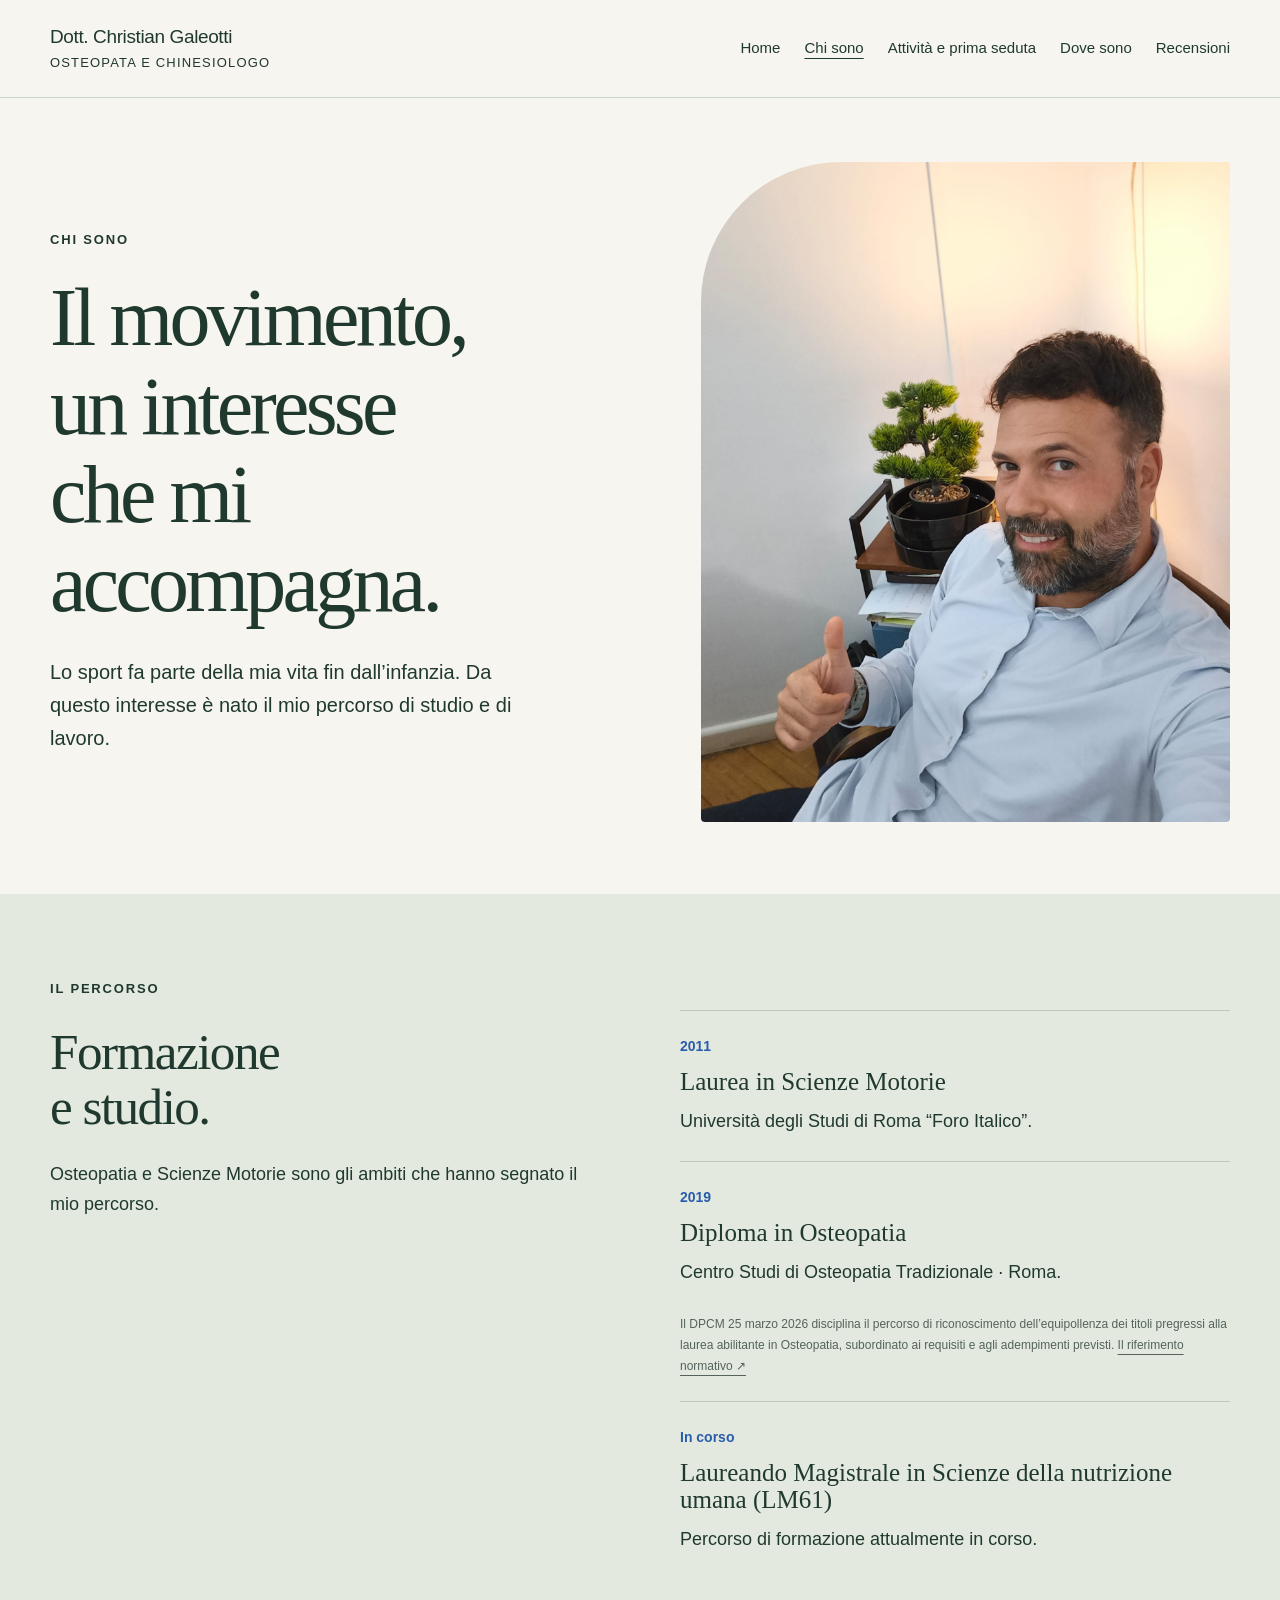
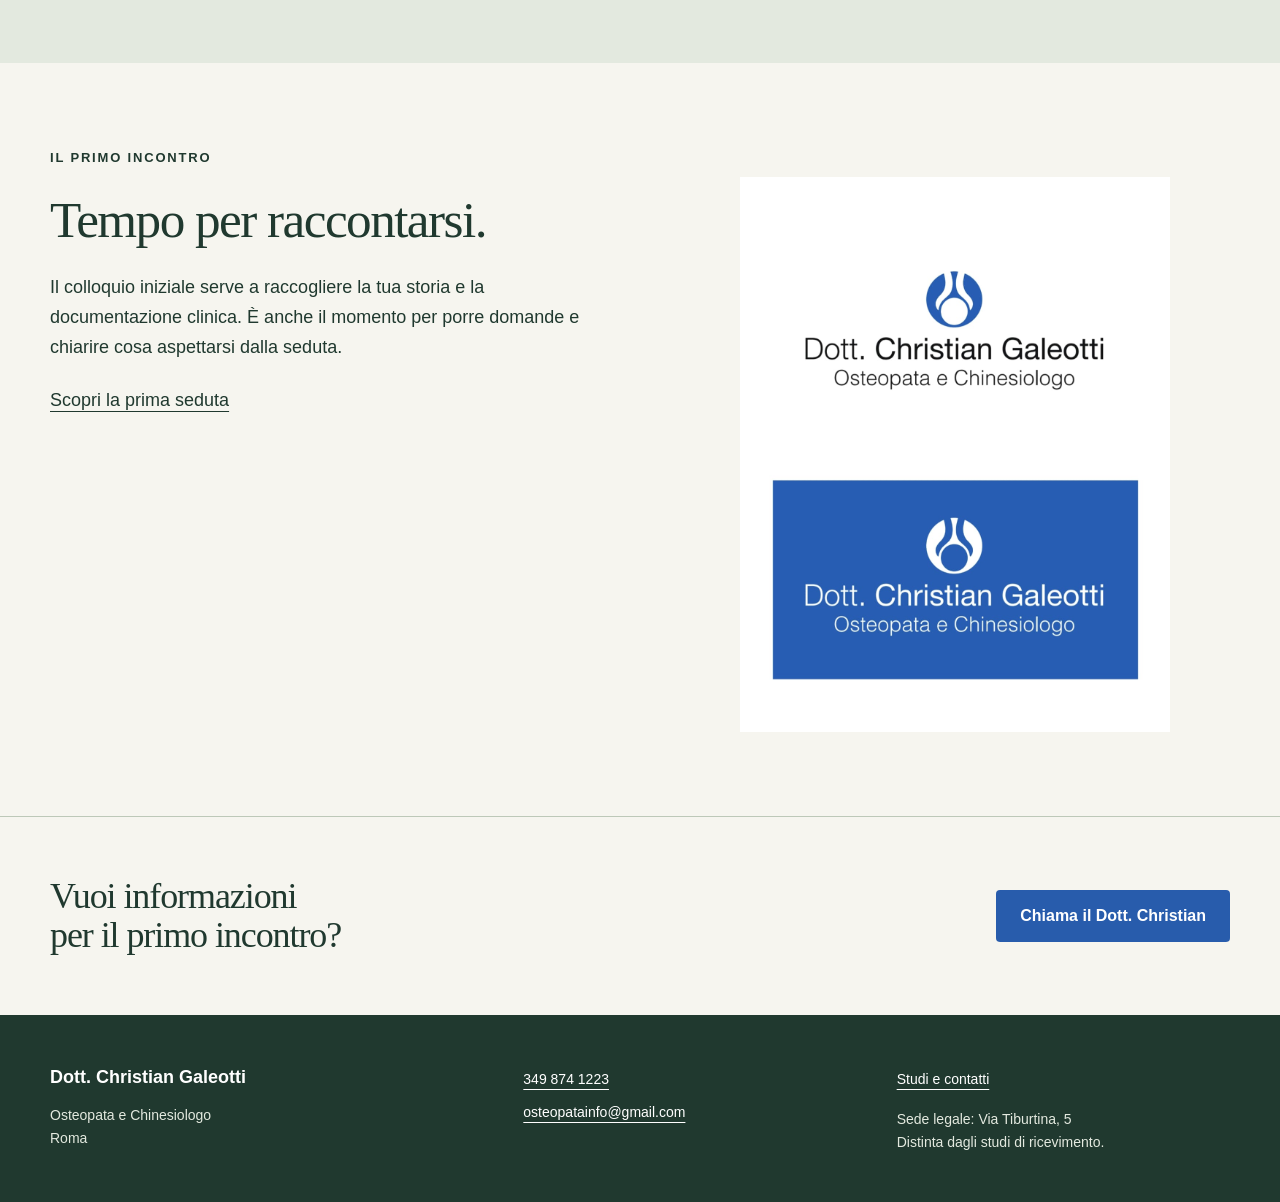
==== commit 56ebf966: "Aggiunge il titolo Dott. al nome di Christian nelle pagine" ====
--- a/chi-sono.html
+++ b/chi-sono.html
@@ -1 +1 @@
-<!doctype html><html lang="it"><head><meta charset="utf-8"><meta name="viewport" content="width=device-width,initial-scale=1"><meta name="robots" content="index,follow"><title>Chi sono | Christian Galeotti</title><meta name="description" content="Il percorso di Christian Galeotti tra Scienze Motorie e Osteopatia."><link rel="stylesheet" href="assets/style.css"><link rel="icon" href="assets/favicon.svg" type="image/svg+xml"><link rel="stylesheet" href="assets/updates.css"><link rel="canonical" href="https://romaosteopata.com/chi-sono.html"></head><body><a class="skip" href="#contenuto">Vai al contenuto</a><header><div class="wrap"><a class="brand" href="index.html">Christian Galeotti<small>OSTEOPATA E CHINESIOLOGO</small></a><nav aria-label="Navigazione principale"><a href="index.html">Home</a><a href="chi-sono.html" aria-current="page">Chi sono</a><a href="prima-seduta.html">Attività e prima seduta</a><a href="contatti.html">Dove sono</a><a href="recensioni.html">Recensioni</a></nav></div></header><main id="contenuto"><section class="wrap hero"><div><p class="eyebrow">Chi sono</p><h1>Il movimento,<br>un interesse<br>che mi accompagna.</h1><p class="lead">Lo sport fa parte della mia vita fin dall’infanzia. Da questo interesse è nato il mio percorso di studio e di lavoro.</p></div><img class="portrait" src="assets/ritratto-informale.jpg" width="1536" height="2048" alt="Christian Galeotti sorridente, in un ritratto informale"></section><section class="band"><div class="wrap section split"><div><p class="eyebrow">Il percorso</p><h2>Formazione<br>e studio.</h2><p style="margin-top:24px">Osteopatia e Scienze Motorie sono gli ambiti che hanno segnato il mio percorso.</p></div><div class="timeline"><article><p class="year">2011</p><h3>Laurea in Scienze Motorie</h3><p>Università degli Studi di Roma “Foro Italico”.</p></article><article><p class="year">2019</p><h3>Diploma in Osteopatia</h3><p>Centro Studi di Osteopatia Tradizionale · Roma.</p><p class="qualification-note">Il DPCM 25 marzo 2026 disciplina il percorso di riconoscimento dell’equipollenza dei titoli pregressi alla laurea abilitante in Osteopatia, subordinato ai requisiti e agli adempimenti previsti. <a href="https://www.gazzettaufficiale.it/eli/id/2026/05/22/26A02545/SG" target="_blank" rel="noopener noreferrer">Il riferimento normativo ↗</a></p></article><article><p class="year">In corso</p><h3>Laureando Magistrale in Scienze della nutrizione umana (LM61)</h3><p>Percorso di formazione attualmente in corso.</p></article></div></div></section><section class="wrap section split"><div><p class="eyebrow">Il primo incontro</p><h2>Tempo per raccontarsi.</h2><p>Il colloquio iniziale serve a raccogliere la tua storia e la documentazione clinica. È anche il momento per porre domande e chiarire cosa aspettarsi dalla seduta.</p><a class="textlink" href="prima-seduta.html">Scopri la prima seduta</a></div><img class="logo-sheet" src="assets/logo-originale.jpg" loading="lazy" alt="Marchio fornito: Dott. Christian Galeotti, Osteopata e Chinesiologo, nelle versioni blu e bianca"></section><section class="closing"><div class="wrap"><h2>Vuoi informazioni<br>per il primo incontro?</h2><a class="button" href="tel:+393498741223">Chiama Christian</a></div></section></main><footer><div class="wrap"><div><strong>Christian Galeotti</strong><p>Osteopata e Chinesiologo<br>Roma</p></div><div><a href="tel:+393498741223">349 874 1223</a><br><a class="email" href="mailto:osteopatainfo@gmail.com">osteopatainfo@gmail.com</a></div><div><a href="contatti.html">Studi e contatti</a><p>Sede legale: Via Tiburtina, 5<br>Distinta dagli studi di ricevimento.</p></div></div></footer></body></html>+<!doctype html><html lang="it"><head><meta charset="utf-8"><meta name="viewport" content="width=device-width,initial-scale=1"><meta name="robots" content="index,follow"><title>Chi sono | Dott. Christian Galeotti</title><meta name="description" content="Il percorso del Dott. Christian Galeotti tra Scienze Motorie e Osteopatia."><link rel="stylesheet" href="assets/style.css"><link rel="icon" href="assets/favicon.svg" type="image/svg+xml"><link rel="stylesheet" href="assets/updates.css"><link rel="canonical" href="https://romaosteopata.com/chi-sono.html"></head><body><a class="skip" href="#contenuto">Vai al contenuto</a><header><div class="wrap"><a class="brand" href="index.html">Dott. Christian Galeotti<small>OSTEOPATA E CHINESIOLOGO</small></a><nav aria-label="Navigazione principale"><a href="index.html">Home</a><a href="chi-sono.html" aria-current="page">Chi sono</a><a href="prima-seduta.html">Attività e prima seduta</a><a href="contatti.html">Dove sono</a><a href="recensioni.html">Recensioni</a></nav></div></header><main id="contenuto"><section class="wrap hero"><div><p class="eyebrow">Chi sono</p><h1>Il movimento,<br>un interesse<br>che mi accompagna.</h1><p class="lead">Lo sport fa parte della mia vita fin dall’infanzia. Da questo interesse è nato il mio percorso di studio e di lavoro.</p></div><img class="portrait" src="assets/ritratto-informale.jpg" width="1536" height="2048" alt="Dott. Christian Galeotti sorridente, in un ritratto informale"></section><section class="band"><div class="wrap section split"><div><p class="eyebrow">Il percorso</p><h2>Formazione<br>e studio.</h2><p style="margin-top:24px">Osteopatia e Scienze Motorie sono gli ambiti che hanno segnato il mio percorso.</p></div><div class="timeline"><article><p class="year">2011</p><h3>Laurea in Scienze Motorie</h3><p>Università degli Studi di Roma “Foro Italico”.</p></article><article><p class="year">2019</p><h3>Diploma in Osteopatia</h3><p>Centro Studi di Osteopatia Tradizionale · Roma.</p><p class="qualification-note">Il DPCM 25 marzo 2026 disciplina il percorso di riconoscimento dell’equipollenza dei titoli pregressi alla laurea abilitante in Osteopatia, subordinato ai requisiti e agli adempimenti previsti. <a href="https://www.gazzettaufficiale.it/eli/id/2026/05/22/26A02545/SG" target="_blank" rel="noopener noreferrer">Il riferimento normativo ↗</a></p></article><article><p class="year">In corso</p><h3>Laureando Magistrale in Scienze della nutrizione umana (LM61)</h3><p>Percorso di formazione attualmente in corso.</p></article></div></div></section><section class="wrap section split"><div><p class="eyebrow">Il primo incontro</p><h2>Tempo per raccontarsi.</h2><p>Il colloquio iniziale serve a raccogliere la tua storia e la documentazione clinica. È anche il momento per porre domande e chiarire cosa aspettarsi dalla seduta.</p><a class="textlink" href="prima-seduta.html">Scopri la prima seduta</a></div><img class="logo-sheet" src="assets/logo-originale.jpg" loading="lazy" alt="Marchio fornito: Dott. Christian Galeotti, Osteopata e Chinesiologo, nelle versioni blu e bianca"></section><section class="closing"><div class="wrap"><h2>Vuoi informazioni<br>per il primo incontro?</h2><a class="button" href="tel:+393498741223">Chiama il Dott. Christian</a></div></section></main><footer><div class="wrap"><div><strong>Dott. Christian Galeotti</strong><p>Osteopata e Chinesiologo<br>Roma</p></div><div><a href="tel:+393498741223">349 874 1223</a><br><a class="email" href="mailto:osteopatainfo@gmail.com">osteopatainfo@gmail.com</a></div><div><a href="contatti.html">Studi e contatti</a><p>Sede legale: Via Tiburtina, 5<br>Distinta dagli studi di ricevimento.</p></div></div></footer></body></html>
